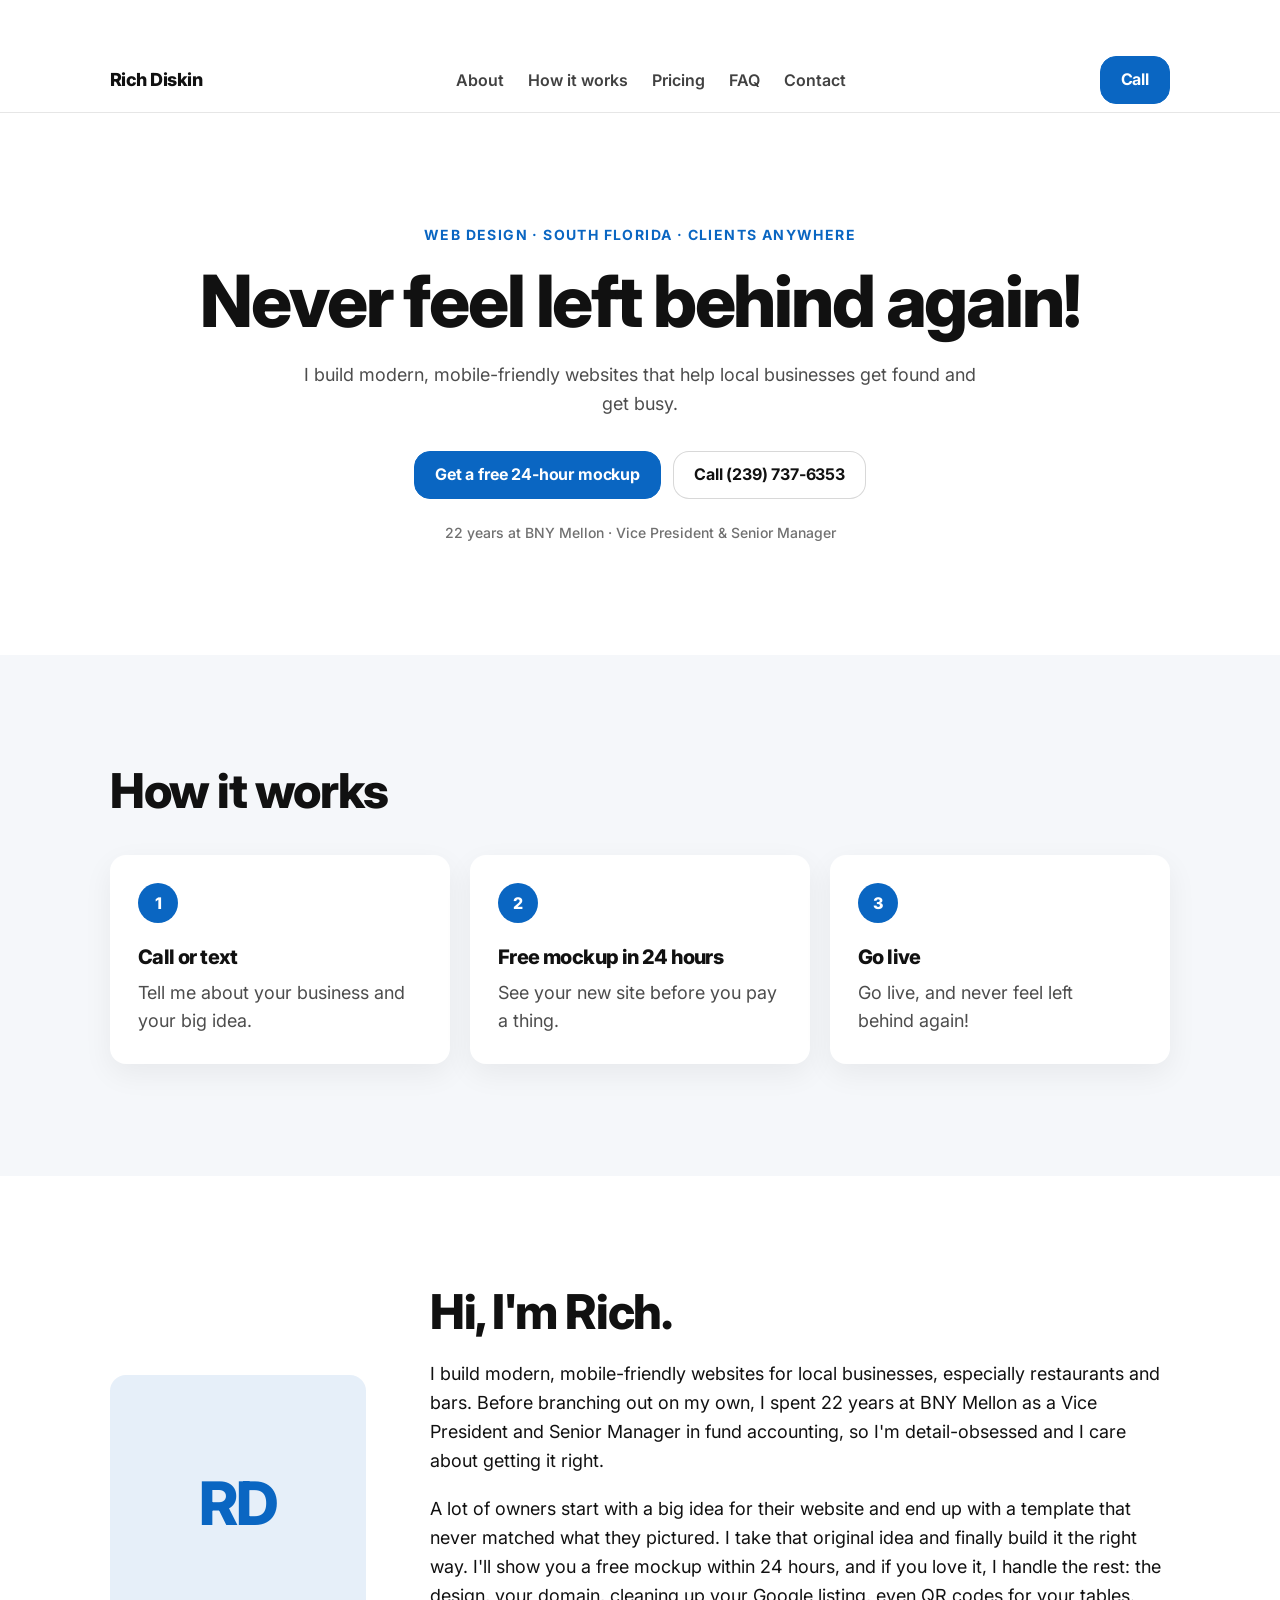
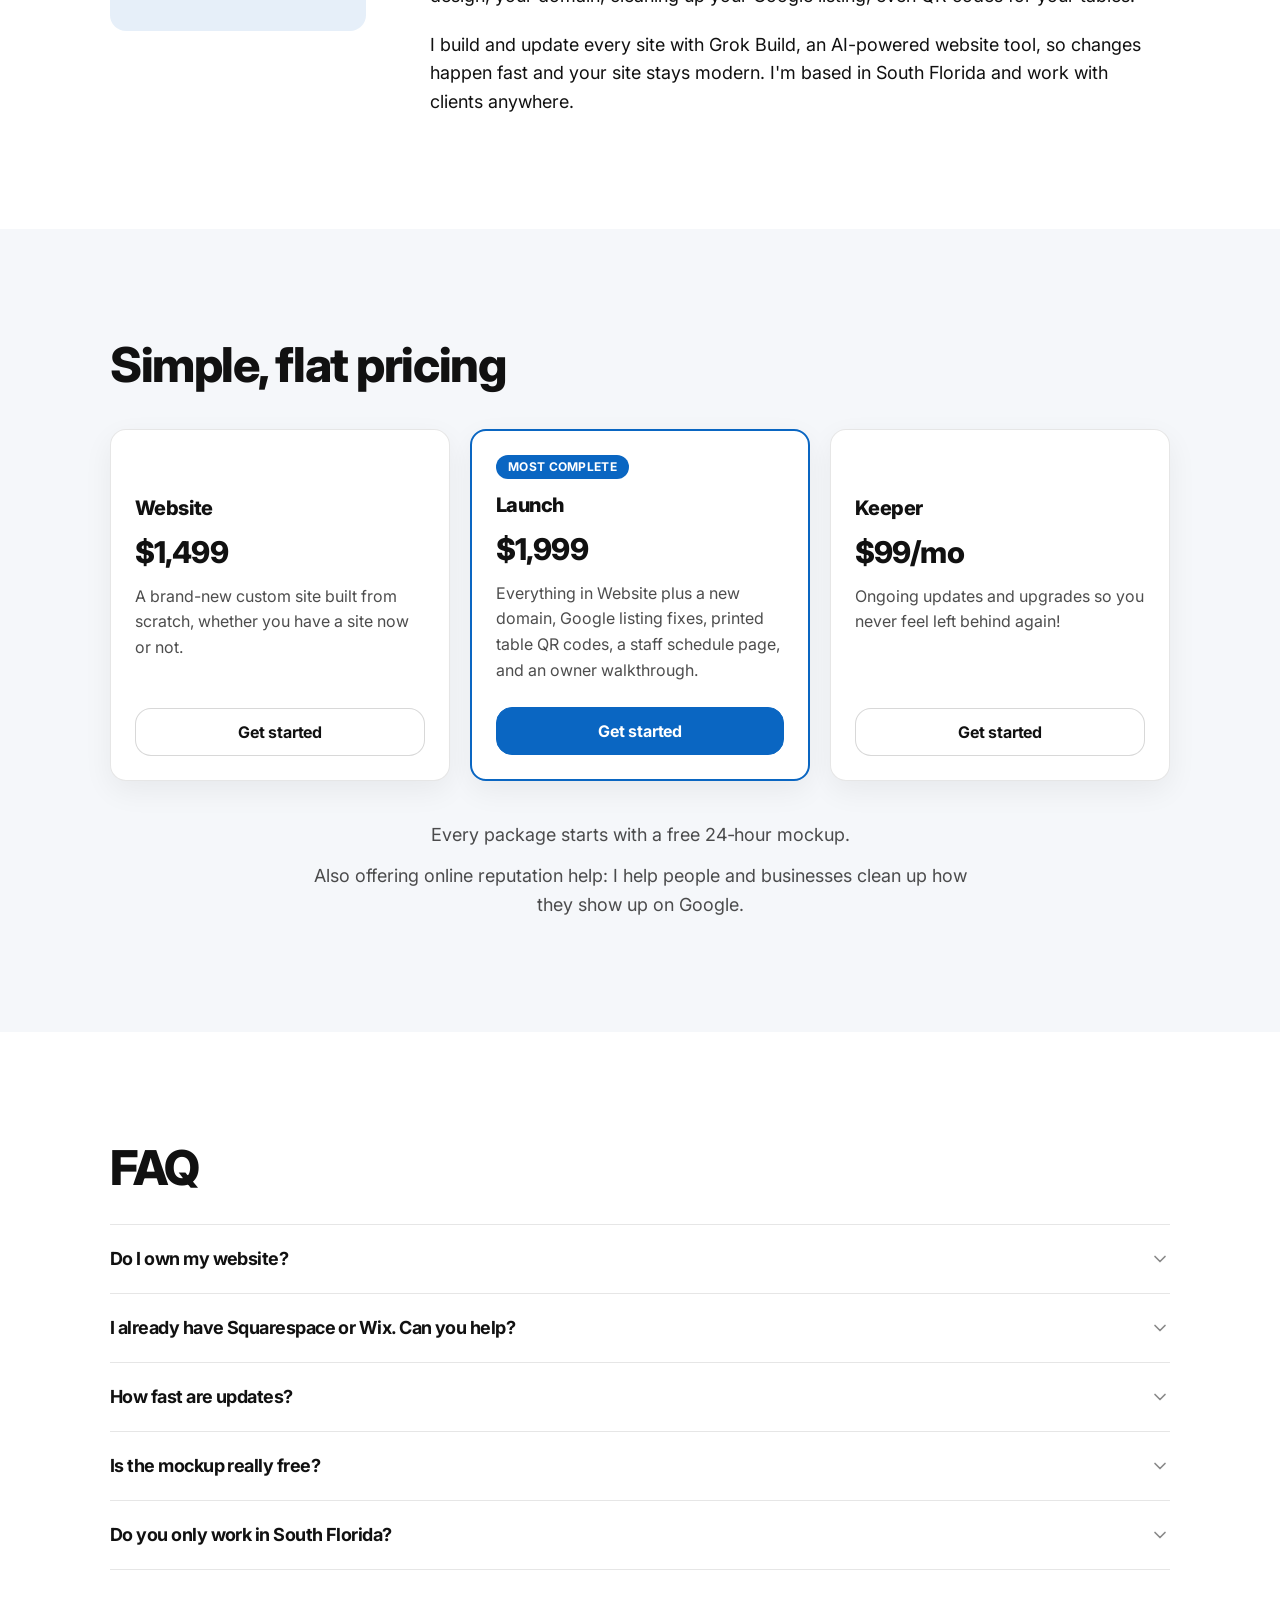
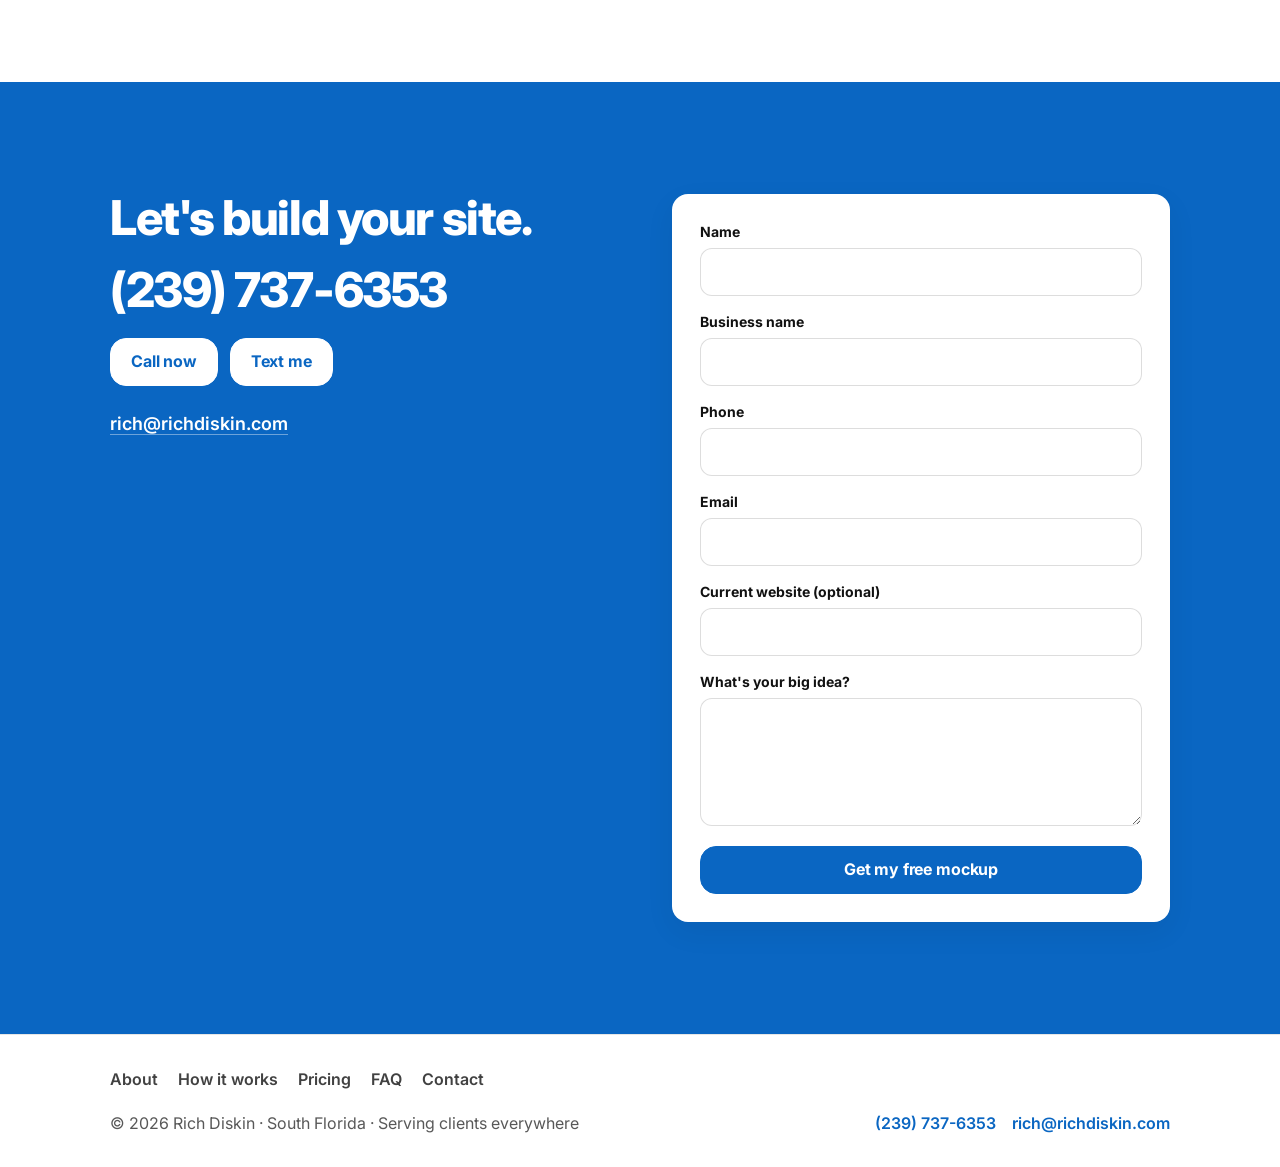
==== about/index.html @ 27e12256 "richdiskin.com: new landing page + original web-design site at /webdevelopment" ====
<!doctype html><html lang="en"><head><meta charset="utf-8"><title>Rich Diskin</title><meta name="robots" content="noindex"><link rel="canonical" href="https://www.richdiskin.com/webdevelopment/#about"><meta http-equiv="refresh" content="0; url=/webdevelopment/#about"><script>location.replace("/webdevelopment/#about")</script></head><body><a href="/webdevelopment/#about">Continue</a></body></html>
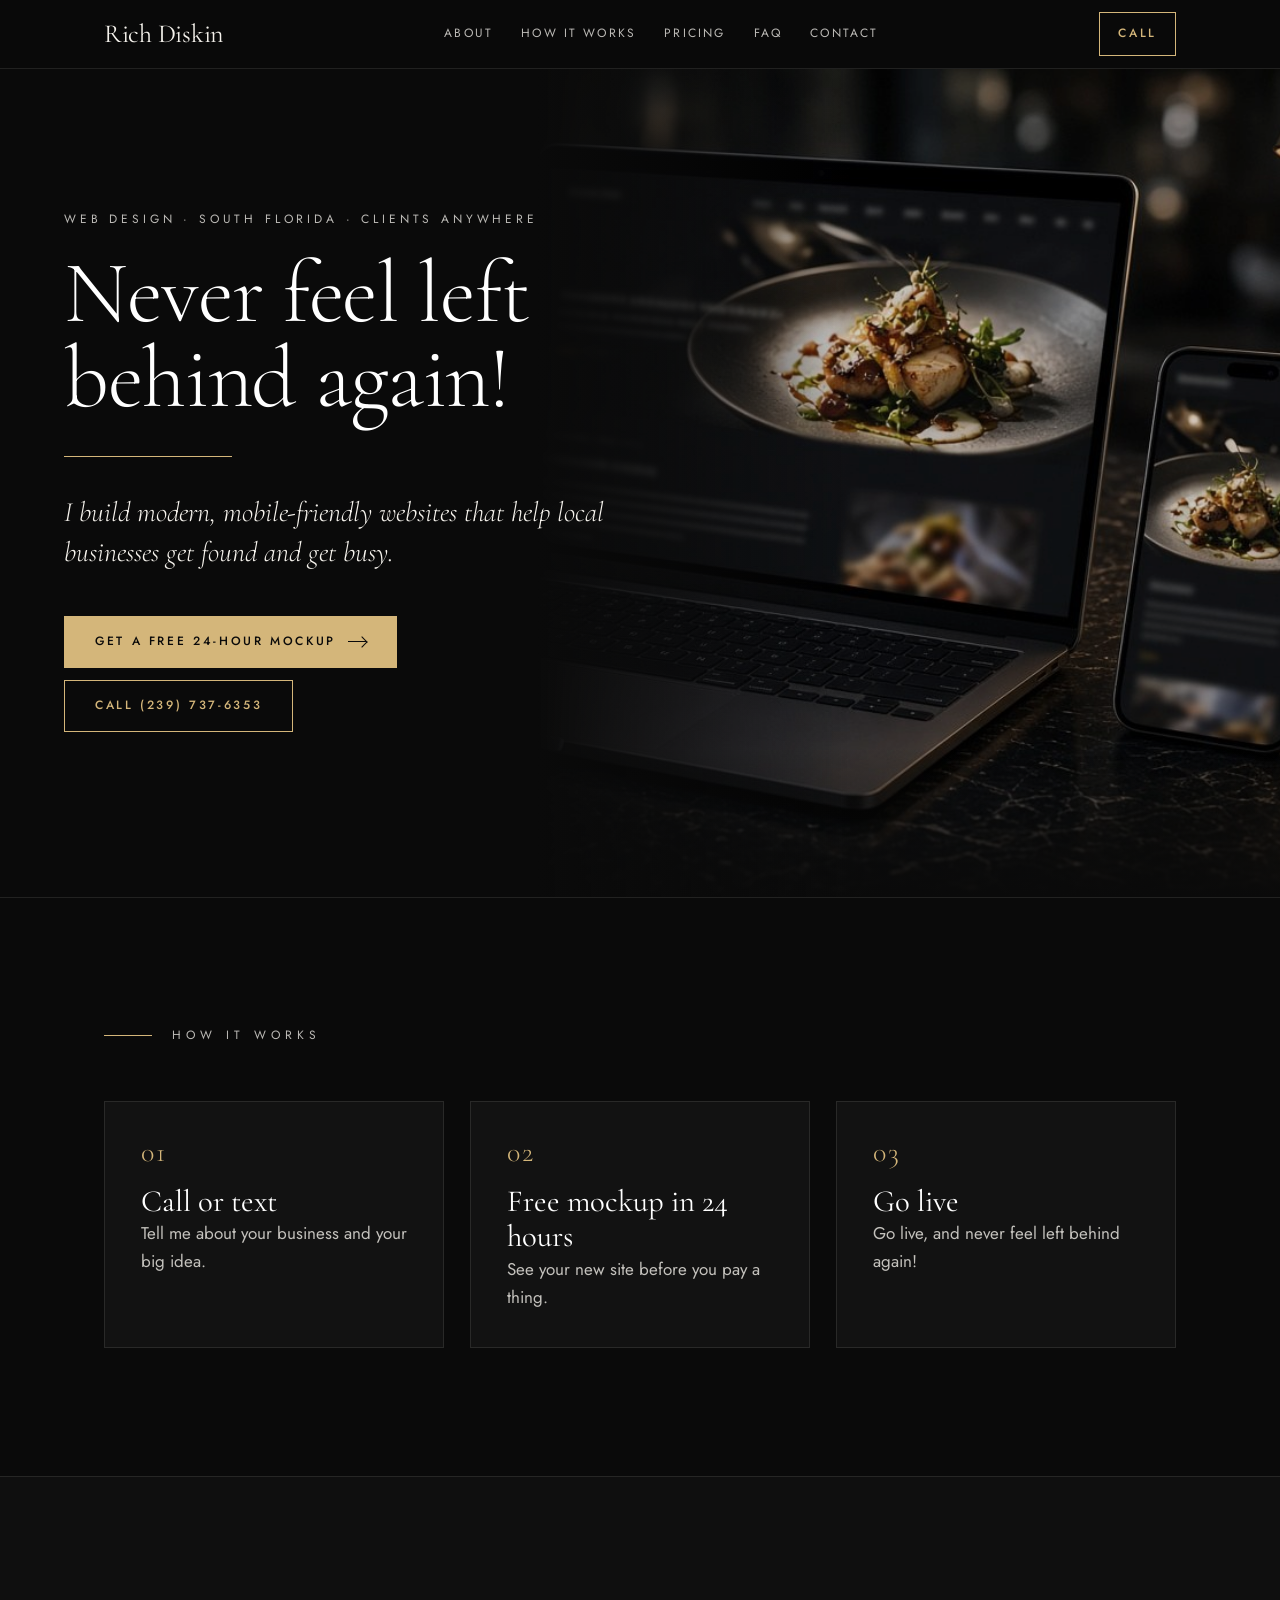
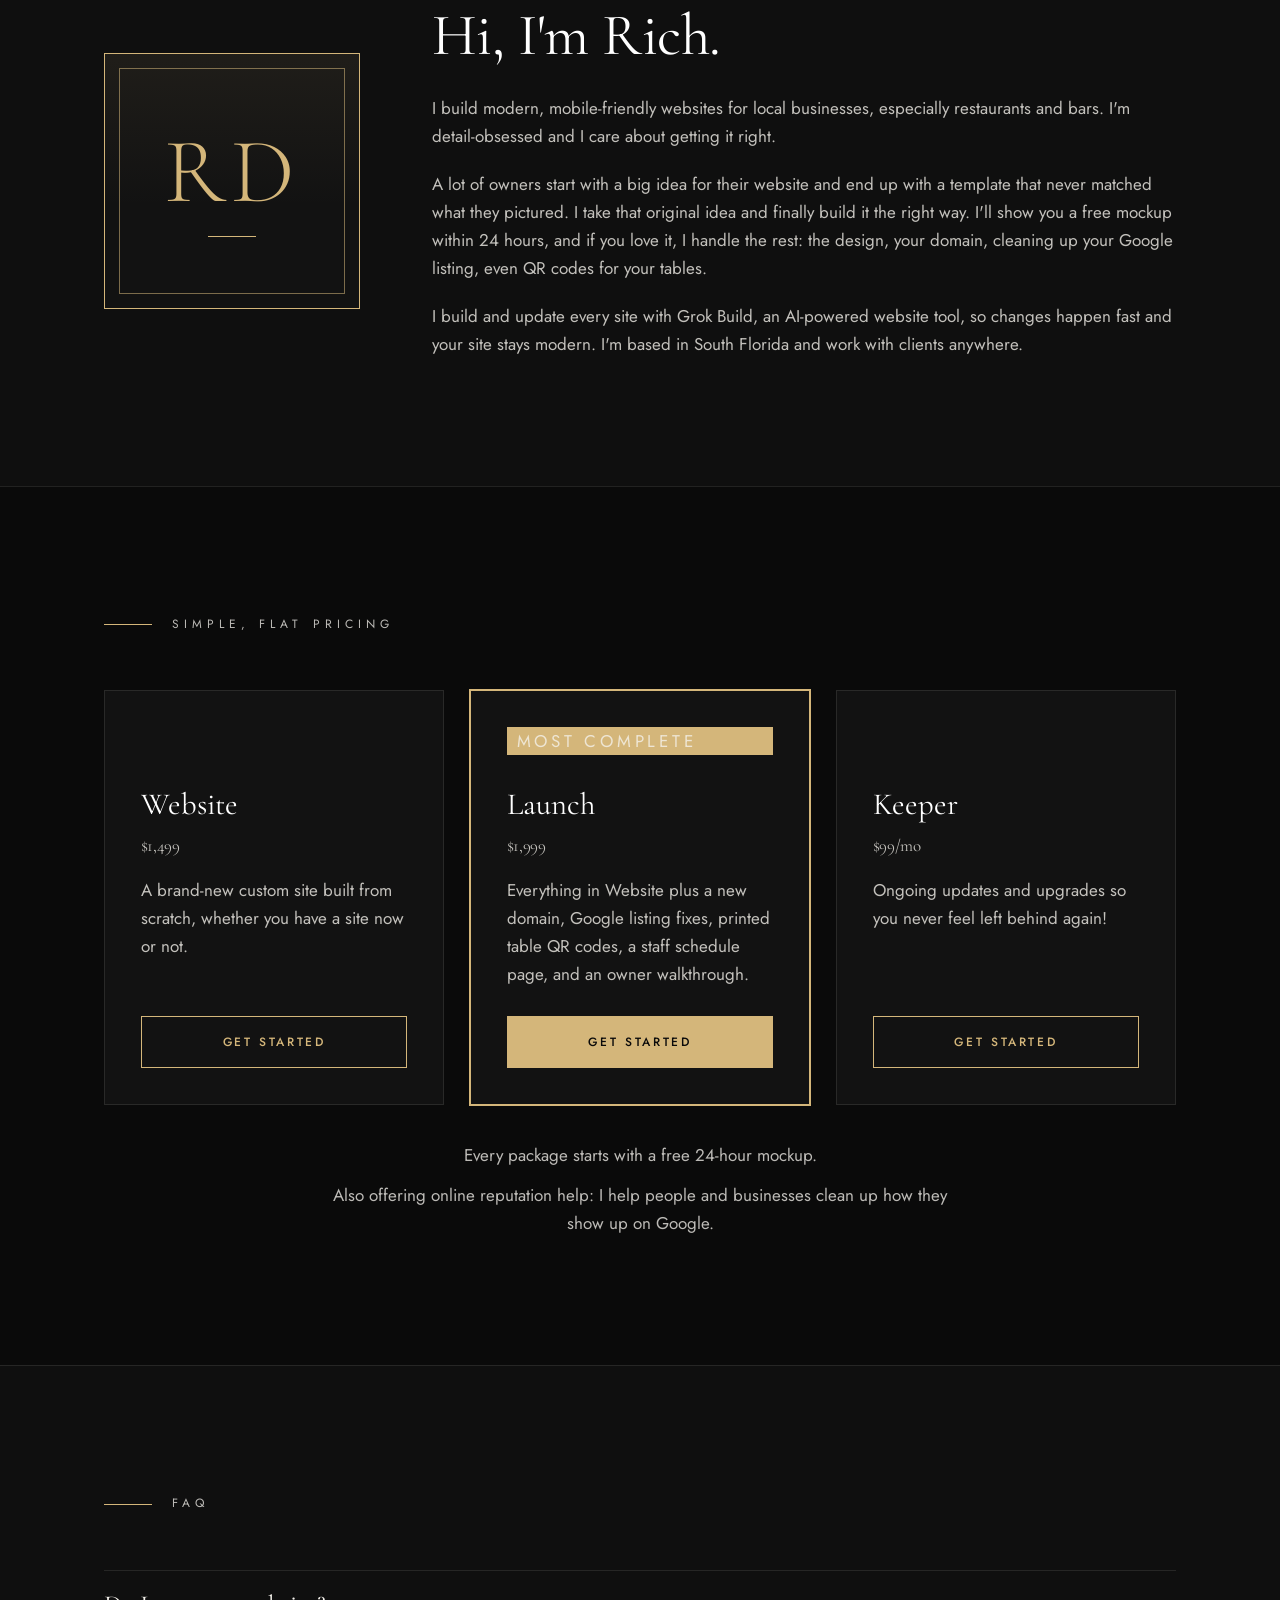
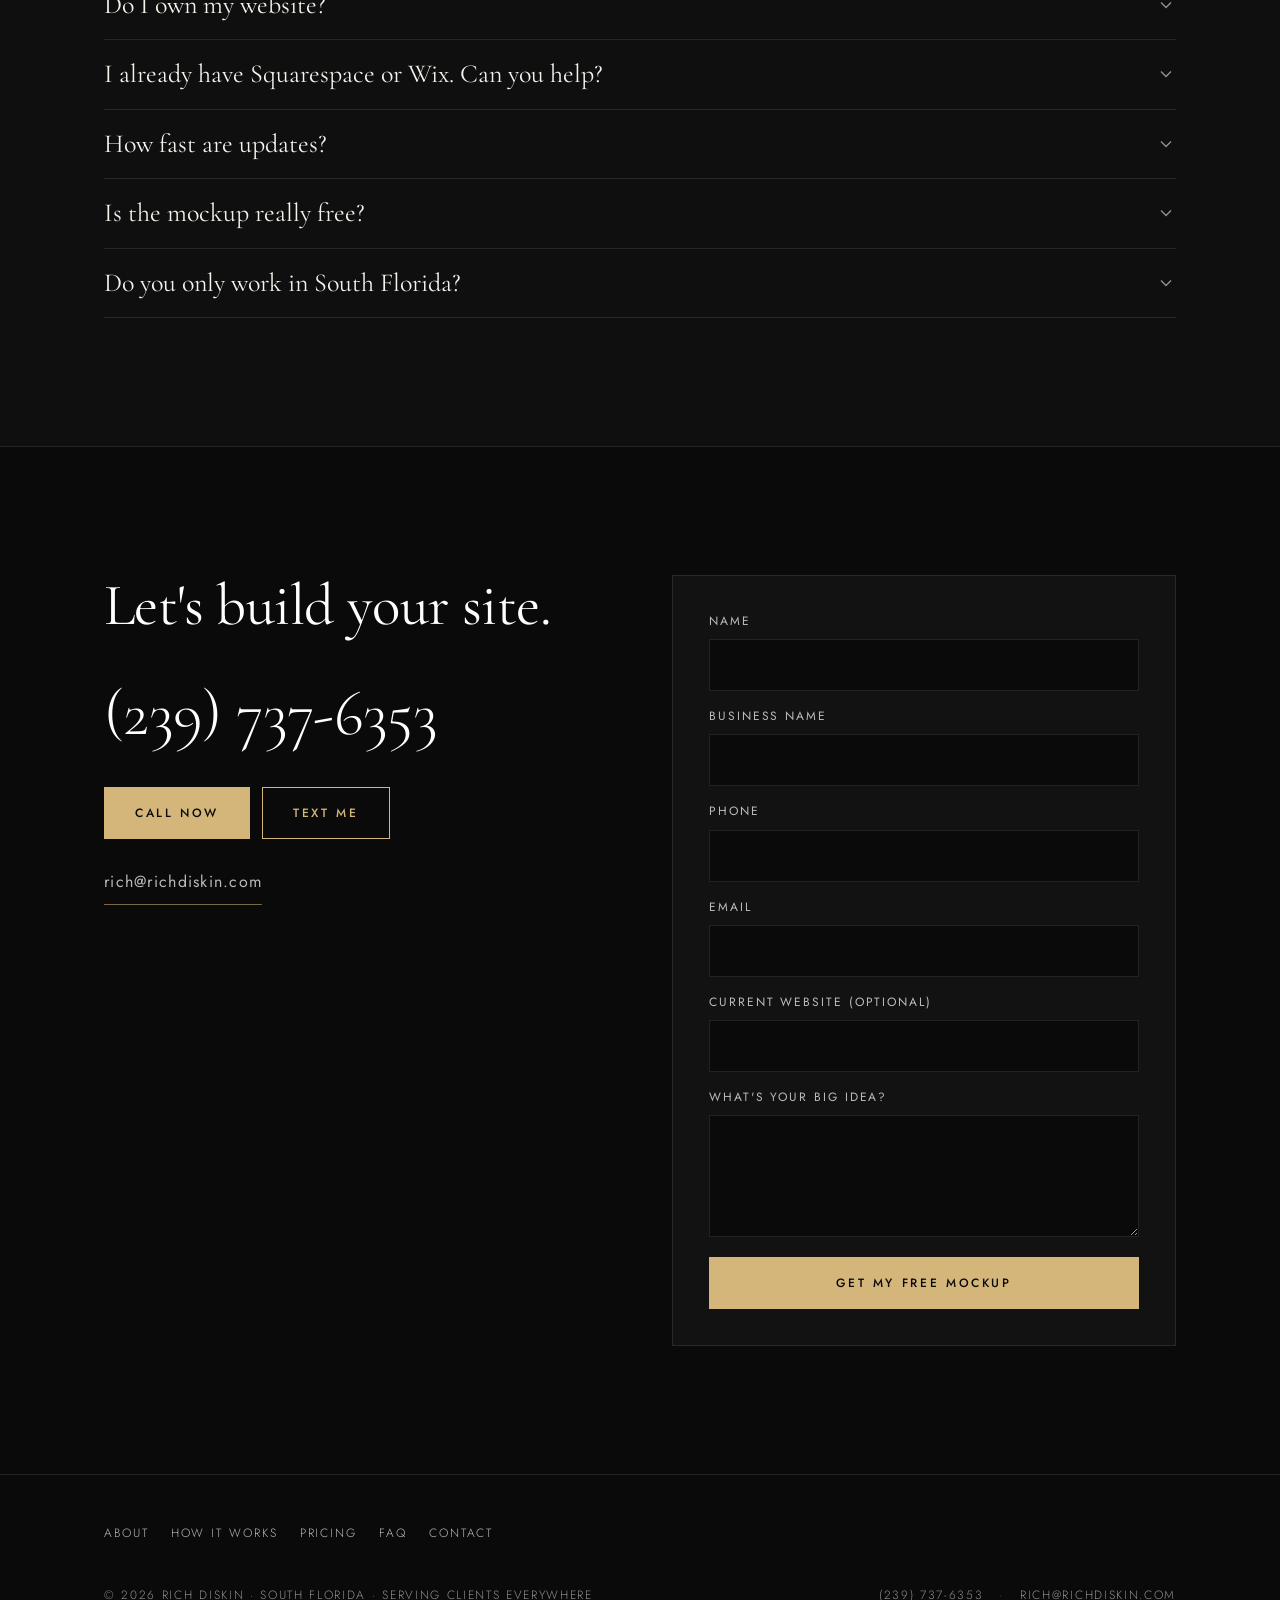
==== commit 6fa68229: "Add GoatCounter visitor counter" ====
--- a/about/index.html
+++ b/about/index.html
@@ -1 +1,2 @@
-<!doctype html><html lang="en"><head><meta charset="utf-8"><title>Rich Diskin</title><meta name="robots" content="noindex"><link rel="canonical" href="https://www.richdiskin.com/webdevelopment/#about"><meta http-equiv="refresh" content="0; url=/webdevelopment/#about"><script>location.replace("/webdevelopment/#about")</script></head><body><a href="/webdevelopment/#about">Continue</a></body></html>
+<!doctype html><html lang="en"><head><meta charset="utf-8"><title>Rich Diskin</title><meta name="robots" content="noindex"><link rel="canonical" href="https://www.richdiskin.com/webdevelopment/#about"><meta http-equiv="refresh" content="0; url=/webdevelopment/#about"><script>location.replace("/webdevelopment/#about")</script><script data-goatcounter="https://richdiskin.goatcounter.com/count" async src="//gc.zgo.at/count.js"></script>
+</head><body><a href="/webdevelopment/#about">Continue</a></body></html>
